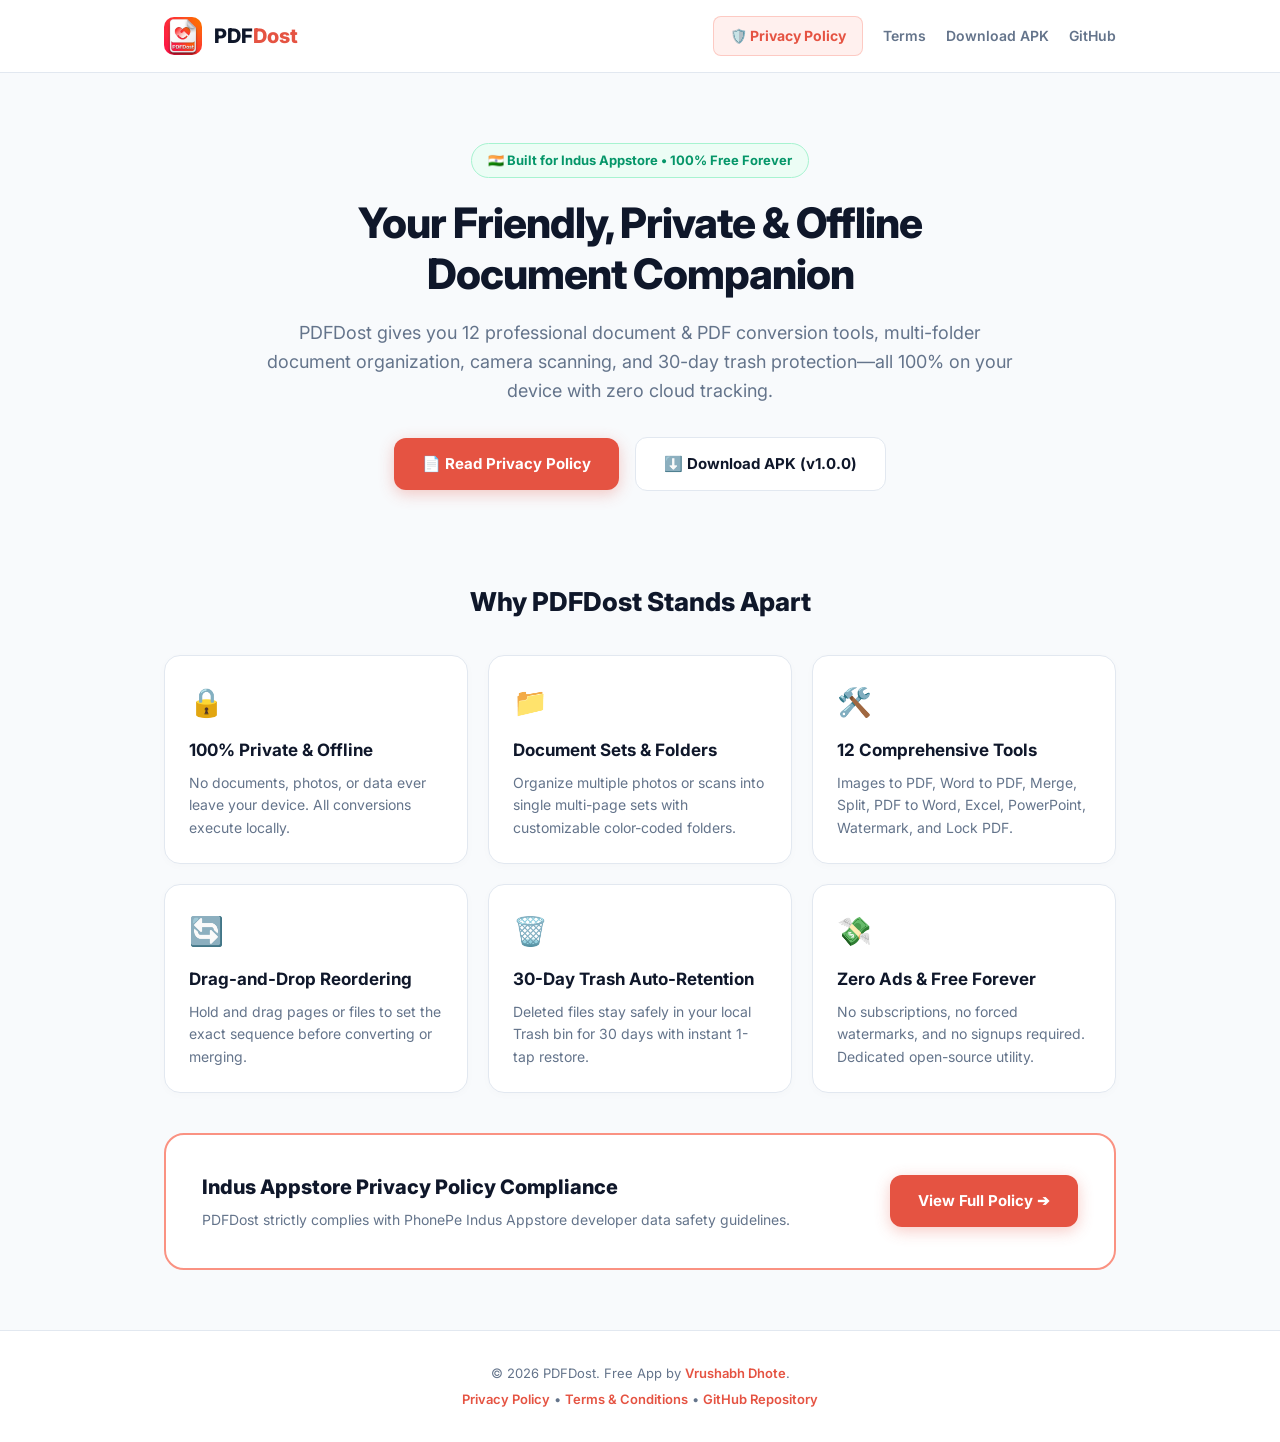
==== docs/index.html @ 37e20b6f "Add Indus Appstore compliant Privacy Policy site and GitHub Pages deployment" ====
<!DOCTYPE html>
<html lang="en">
<head>
  <meta charset="UTF-8">
  <meta name="viewport" content="width=device-width, initial-scale=1.0">
  <title>PDFDost - 100% Free & Privacy-First Document & PDF Utility</title>
  <meta name="description" content="PDFDost is a modern, 100% offline, privacy-first Android PDF utility and document scanner app by Vrushabh Dhote. Available on Indus Appstore.">
  <link rel="icon" type="image/png" href="../PDFDost-icon.png">
  <link rel="preconnect" href="https://fonts.googleapis.com">
  <link rel="preconnect" href="https://fonts.gstatic.com" crossorigin>
  <link href="https://fonts.googleapis.com/css2?family=Inter:wght@400;500;600;700;800&display=swap" rel="stylesheet">
  <style>
    :root {
      --primary: #FA9282;
      --primary-dark: #E55342;
      --primary-light: #FFF0EE;
      --text-main: #0F172A;
      --text-muted: #64748B;
      --bg-body: #F8FAFC;
      --bg-card: #FFFFFF;
      --border-color: #E2E8F0;
    }

    * {
      box-sizing: border-box;
      margin: 0;
      padding: 0;
    }

    body {
      font-family: 'Inter', -apple-system, BlinkMacSystemFont, 'Segoe UI', Roboto, sans-serif;
      background-color: var(--bg-body);
      color: var(--text-main);
      line-height: 1.6;
    }

    /* Header */
    header {
      background: #FFFFFF;
      border-bottom: 1px solid var(--border-color);
      position: sticky;
      top: 0;
      z-index: 100;
    }

    .nav-container {
      max-width: 1000px;
      margin: 0 auto;
      padding: 16px 24px;
      display: flex;
      align-items: center;
      justify-content: space-between;
    }

    .brand {
      display: flex;
      align-items: center;
      gap: 12px;
      text-decoration: none;
      color: var(--text-main);
      font-weight: 800;
      font-size: 20px;
    }

    .brand img {
      width: 38px;
      height: 38px;
      border-radius: 10px;
    }

    .brand span.dost {
      color: var(--primary-dark);
    }

    .nav-links {
      display: flex;
      align-items: center;
      gap: 20px;
    }

    .nav-links a {
      text-decoration: none;
      color: var(--text-muted);
      font-weight: 600;
      font-size: 14px;
      transition: color 0.2s;
    }

    .nav-links a:hover {
      color: var(--primary-dark);
    }

    .btn-privacy {
      background: var(--primary-light);
      color: var(--primary-dark) !important;
      padding: 8px 16px;
      border-radius: 8px;
      border: 1px solid rgba(250, 146, 130, 0.4);
      font-weight: 700 !important;
    }

    /* Hero Section */
    .hero-section {
      text-align: center;
      padding: 70px 24px 50px 24px;
      max-width: 800px;
      margin: 0 auto;
    }

    .app-badge {
      display: inline-block;
      background: #ECFDF5;
      color: #059669;
      font-size: 13px;
      font-weight: 700;
      padding: 6px 16px;
      border-radius: 20px;
      border: 1px solid #A7F3D0;
      margin-bottom: 20px;
    }

    .hero-section h1 {
      font-size: 42px;
      font-weight: 800;
      letter-spacing: -1px;
      line-height: 1.2;
      margin-bottom: 20px;
    }

    .hero-section p {
      font-size: 18px;
      color: var(--text-muted);
      margin-bottom: 32px;
      line-height: 1.6;
    }

    .cta-group {
      display: flex;
      align-items: center;
      justify-content: center;
      gap: 16px;
      flex-wrap: wrap;
    }

    .btn-primary {
      background: var(--primary-dark);
      color: #FFFFFF;
      text-decoration: none;
      font-weight: 700;
      padding: 14px 28px;
      border-radius: 12px;
      font-size: 15px;
      box-shadow: 0 4px 15px rgba(229, 83, 66, 0.3);
      transition: all 0.2s ease;
    }

    .btn-primary:hover {
      background: #D43E2E;
      transform: translateY(-1px);
    }

    .btn-secondary {
      background: #FFFFFF;
      color: var(--text-main);
      text-decoration: none;
      font-weight: 700;
      padding: 14px 28px;
      border-radius: 12px;
      font-size: 15px;
      border: 1px solid var(--border-color);
      transition: all 0.2s ease;
    }

    .btn-secondary:hover {
      border-color: #CBD5E1;
      background: #F1F5F9;
    }

    /* Grid Features */
    .features-section {
      max-width: 1000px;
      margin: 40px auto;
      padding: 0 24px;
    }

    .section-title {
      text-align: center;
      font-size: 26px;
      font-weight: 800;
      margin-bottom: 32px;
    }

    .grid {
      display: grid;
      grid-template-columns: repeat(auto-fit, minmax(280px, 1fr));
      gap: 20px;
    }

    .card {
      background: var(--bg-card);
      border: 1px solid var(--border-color);
      border-radius: 16px;
      padding: 24px;
      box-shadow: 0 2px 10px rgba(0, 0, 0, 0.02);
    }

    .card .icon {
      font-size: 28px;
      margin-bottom: 12px;
    }

    .card h3 {
      font-size: 17px;
      font-weight: 700;
      margin-bottom: 8px;
    }

    .card p {
      font-size: 14px;
      color: var(--text-muted);
    }

    /* Privacy Banner */
    .privacy-banner {
      max-width: 1000px;
      margin: 40px auto 60px auto;
      padding: 0 24px;
    }

    .banner-inner {
      background: #FFFFFF;
      border: 2px solid var(--primary);
      border-radius: 20px;
      padding: 36px;
      display: flex;
      align-items: center;
      justify-content: space-between;
      gap: 24px;
      flex-wrap: wrap;
    }

    .banner-text h3 {
      font-size: 20px;
      font-weight: 800;
      margin-bottom: 6px;
    }

    .banner-text p {
      color: var(--text-muted);
      font-size: 14px;
    }

    /* Footer */
    footer {
      border-top: 1px solid var(--border-color);
      background: #FFFFFF;
      padding: 32px 24px;
      text-align: center;
      font-size: 13px;
      color: var(--text-muted);
    }

    footer a {
      color: var(--primary-dark);
      text-decoration: none;
      font-weight: 600;
    }

    @media (max-width: 600px) {
      .hero-section h1 {
        font-size: 28px;
      }
      .nav-links {
        display: none;
      }
    }
  </style>
</head>
<body>

  <header>
    <div class="nav-container">
      <a href="index.html" class="brand">
        <img src="../PDFDost-icon.png" alt="PDFDost Icon">
        <div>PDF<span class="dost">Dost</span></div>
      </a>
      <div class="nav-links">
        <a href="privacy.html" class="btn-privacy">🛡️ Privacy Policy</a>
        <a href="terms.html">Terms</a>
        <a href="https://github.com/devvrushabh/PDFDost/releases/latest" target="_blank">Download APK</a>
        <a href="https://github.com/devvrushabh/PDFDost" target="_blank">GitHub</a>
      </div>
    </div>
  </header>

  <main>
    <div class="hero-section">
      <div class="app-badge">🇮🇳 Built for Indus Appstore • 100% Free Forever</div>
      <h1>Your Friendly, Private & Offline Document Companion</h1>
      <p>
        PDFDost gives you 12 professional document & PDF conversion tools, multi-folder document organization, camera scanning, and 30-day trash protection—all 100% on your device with zero cloud tracking.
      </p>

      <div class="cta-group">
        <a href="privacy.html" class="btn-primary">📄 Read Privacy Policy</a>
        <a href="https://github.com/devvrushabh/PDFDost/releases/download/v1.0.0/PDFDost-v1.0.0.apk" class="btn-secondary">⬇️ Download APK (v1.0.0)</a>
      </div>
    </div>

    <div class="features-section">
      <h2 class="section-title">Why PDFDost Stands Apart</h2>
      <div class="grid">
        <div class="card">
          <div class="icon">🔒</div>
          <h3>100% Private & Offline</h3>
          <p>No documents, photos, or data ever leave your device. All conversions execute locally.</p>
        </div>
        <div class="card">
          <div class="icon">📁</div>
          <h3>Document Sets & Folders</h3>
          <p>Organize multiple photos or scans into single multi-page sets with customizable color-coded folders.</p>
        </div>
        <div class="card">
          <div class="icon">🛠️</div>
          <h3>12 Comprehensive Tools</h3>
          <p>Images to PDF, Word to PDF, Merge, Split, PDF to Word, Excel, PowerPoint, Watermark, and Lock PDF.</p>
        </div>
        <div class="card">
          <div class="icon">🔄</div>
          <h3>Drag-and-Drop Reordering</h3>
          <p>Hold and drag pages or files to set the exact sequence before converting or merging.</p>
        </div>
        <div class="card">
          <div class="icon">🗑️</div>
          <h3>30-Day Trash Auto-Retention</h3>
          <p>Deleted files stay safely in your local Trash bin for 30 days with instant 1-tap restore.</p>
        </div>
        <div class="card">
          <div class="icon">💸</div>
          <h3>Zero Ads & Free Forever</h3>
          <p>No subscriptions, no forced watermarks, and no signups required. Dedicated open-source utility.</p>
        </div>
      </div>
    </div>

    <div class="privacy-banner">
      <div class="banner-inner">
        <div class="banner-text">
          <h3>Indus Appstore Privacy Policy Compliance</h3>
          <p>PDFDost strictly complies with PhonePe Indus Appstore developer data safety guidelines.</p>
        </div>
        <a href="privacy.html" class="btn-primary">View Full Policy ➔</a>
      </div>
    </div>
  </main>

  <footer>
    <p>© 2026 PDFDost. Free App by <a href="https://github.com/devvrushabh" target="_blank">Vrushabh Dhote</a>.</p>
    <p style="margin-top: 6px;">
      <a href="privacy.html">Privacy Policy</a> • 
      <a href="terms.html">Terms & Conditions</a> • 
      <a href="https://github.com/devvrushabh/PDFDost">GitHub Repository</a>
    </p>
  </footer>

</body>
</html>
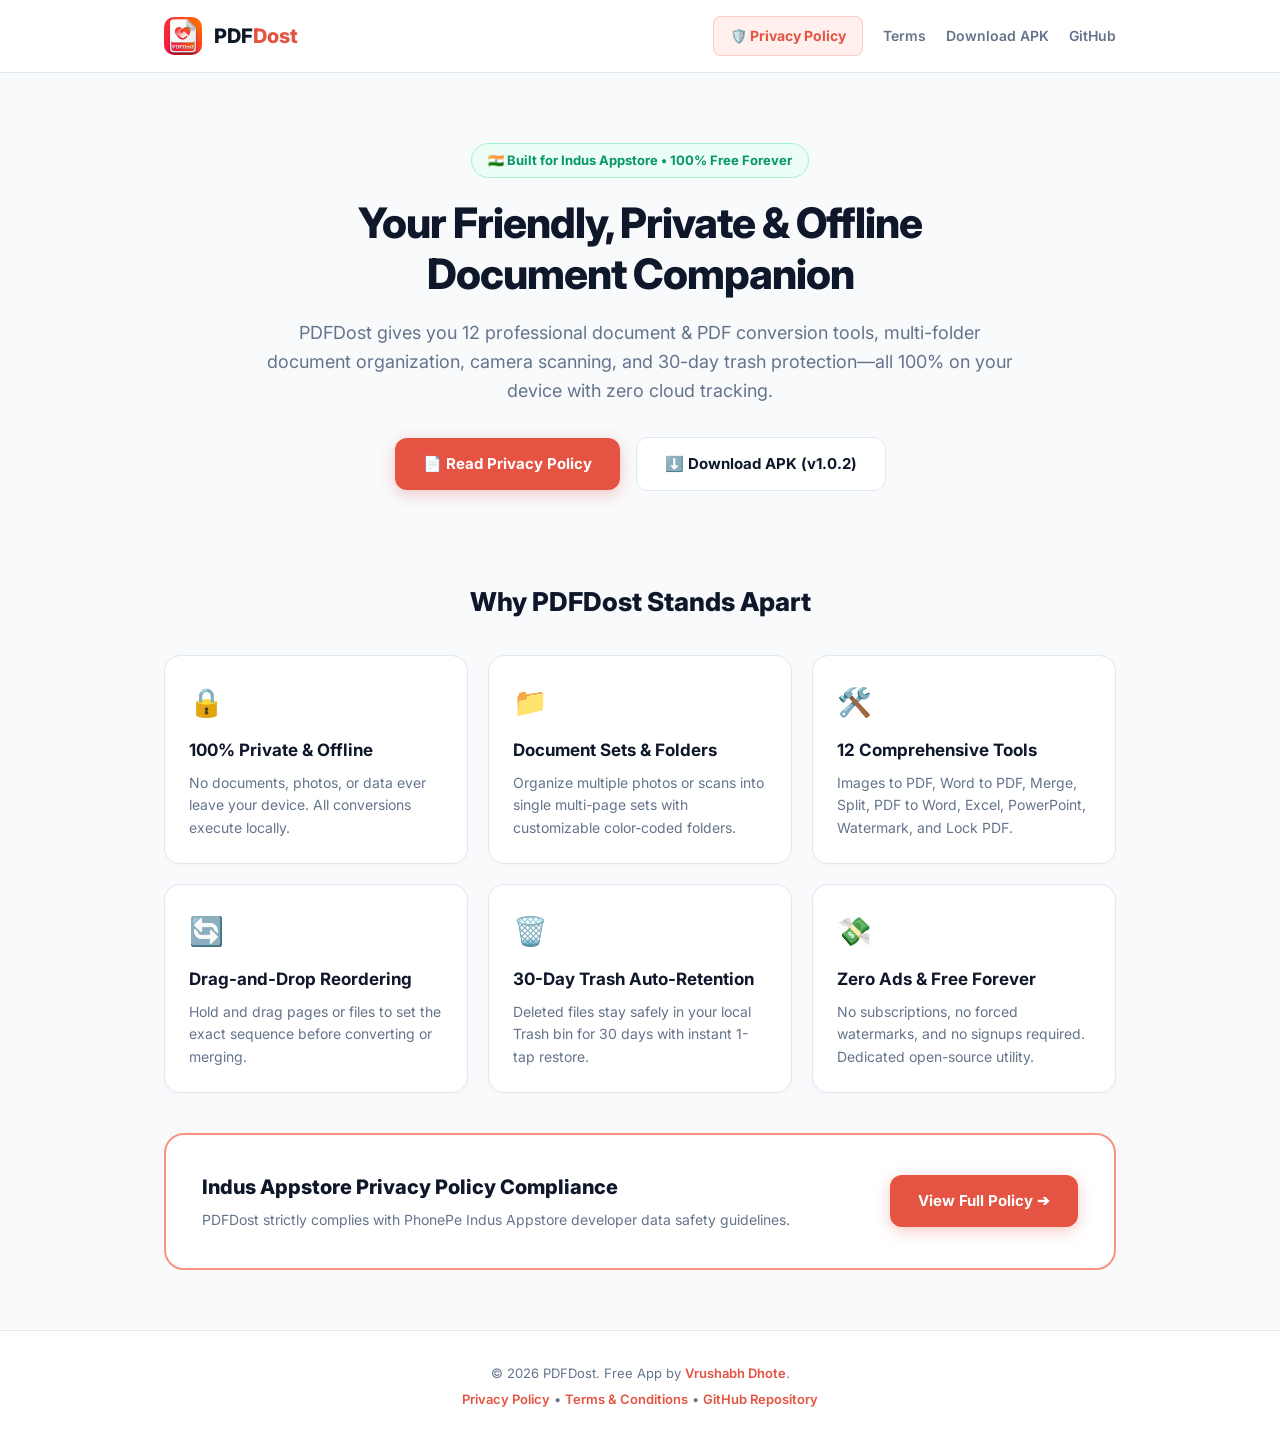
==== commit 481a1d33: "Bump version to 1.0.2 and fix build compilation issues" ====
--- a/docs/index.html
+++ b/docs/index.html
@@ -5,7 +5,7 @@
   <meta name="viewport" content="width=device-width, initial-scale=1.0">
   <title>PDFDost - 100% Free & Privacy-First Document & PDF Utility</title>
   <meta name="description" content="PDFDost is a modern, 100% offline, privacy-first Android PDF utility and document scanner app by Vrushabh Dhote. Available on Indus Appstore.">
-  <link rel="icon" type="image/png" href="../PDFDost-icon.png">
+  <link rel="icon" type="image/png" href="PDFDost-icon.png">
   <link rel="preconnect" href="https://fonts.googleapis.com">
   <link rel="preconnect" href="https://fonts.gstatic.com" crossorigin>
   <link href="https://fonts.googleapis.com/css2?family=Inter:wght@400;500;600;700;800&display=swap" rel="stylesheet">
@@ -281,7 +281,7 @@
   <header>
     <div class="nav-container">
       <a href="index.html" class="brand">
-        <img src="../PDFDost-icon.png" alt="PDFDost Icon">
+        <img src="PDFDost-icon.png" alt="PDFDost Icon">
         <div>PDF<span class="dost">Dost</span></div>
       </a>
       <div class="nav-links">
@@ -303,7 +303,7 @@
 
       <div class="cta-group">
         <a href="privacy.html" class="btn-primary">📄 Read Privacy Policy</a>
-        <a href="https://github.com/devvrushabh/PDFDost/releases/download/v1.0.0/PDFDost-v1.0.0.apk" class="btn-secondary">⬇️ Download APK (v1.0.0)</a>
+        <a href="https://github.com/devvrushabh/PDFDost/releases/download/v1.0.2/PDFDost-v1.0.2.apk" class="btn-secondary">⬇️ Download APK (v1.0.2)</a>
       </div>
     </div>
 
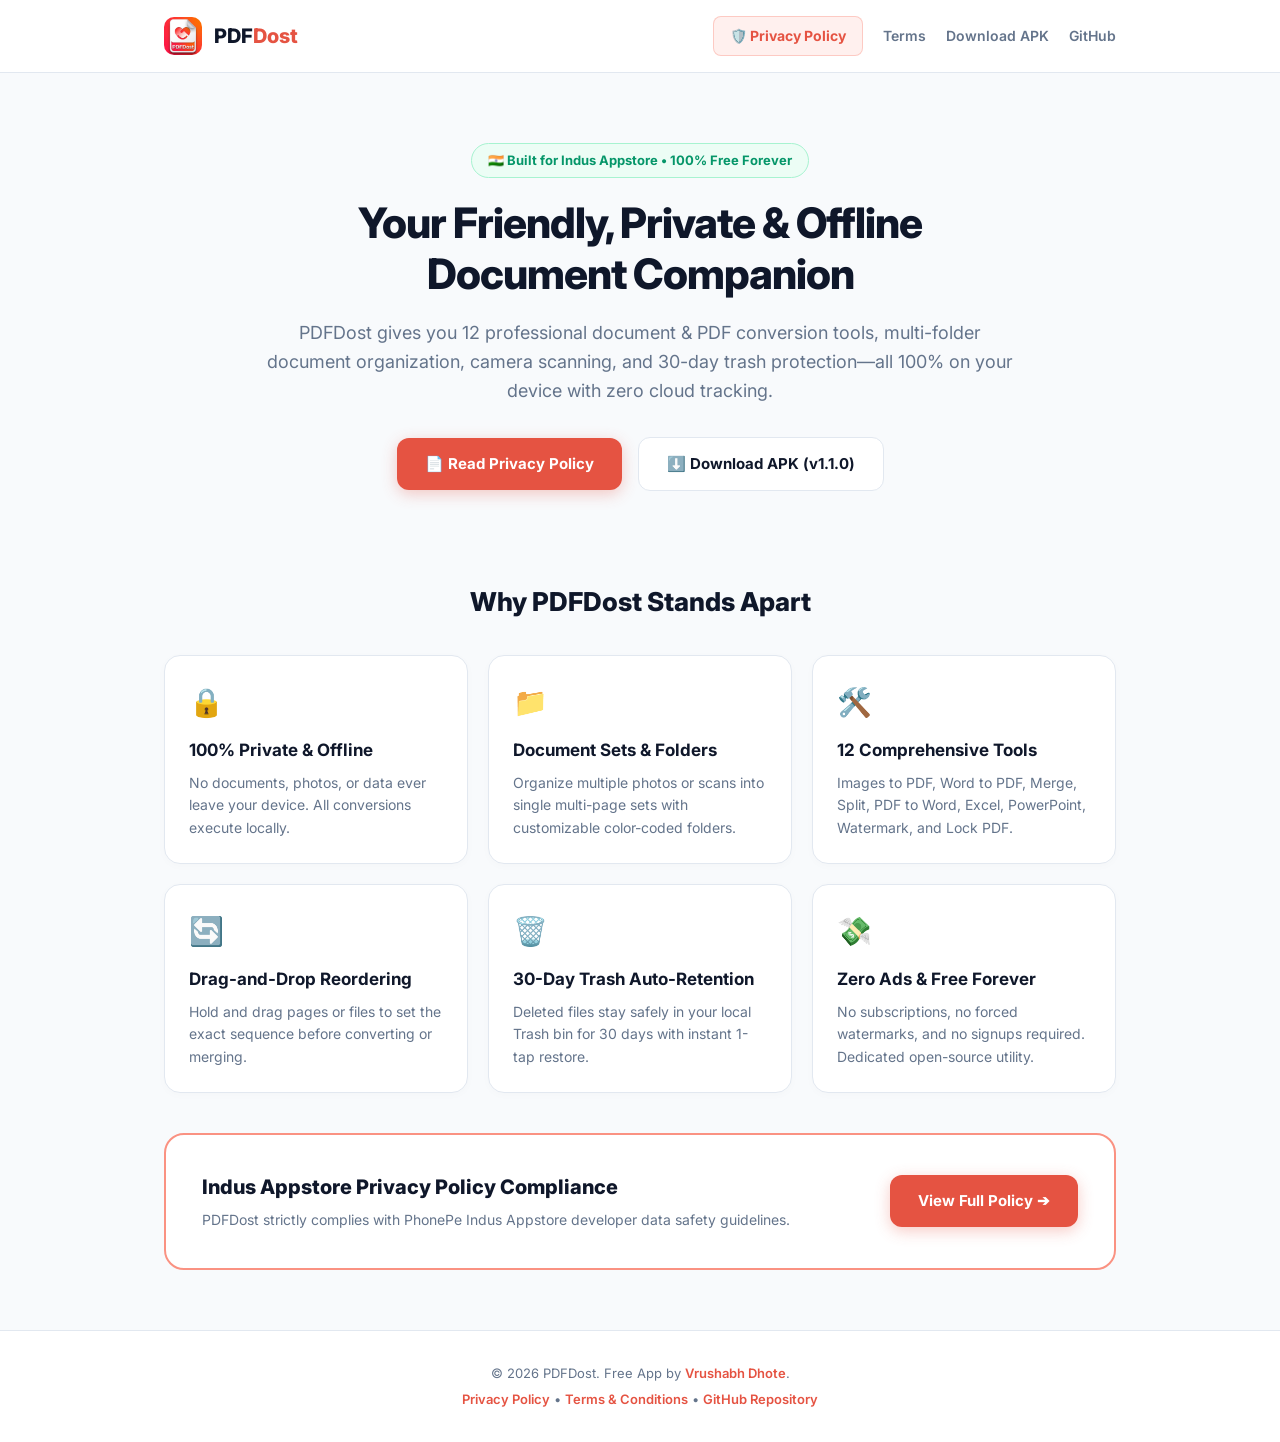
==== commit a1787ac1: "chore(release): bump version to 1.1.0 and update release workflow" ====
--- a/docs/index.html
+++ b/docs/index.html
@@ -303,7 +303,7 @@
 
       <div class="cta-group">
         <a href="privacy.html" class="btn-primary">📄 Read Privacy Policy</a>
-        <a href="https://github.com/devvrushabh/PDFDost/releases/download/v1.0.2/PDFDost-v1.0.2.apk" class="btn-secondary">⬇️ Download APK (v1.0.2)</a>
+        <a href="https://github.com/devvrushabh/PDFDost/releases/download/v1.1.0/PDFDost-v1.1.0.apk" class="btn-secondary">⬇️ Download APK (v1.1.0)</a>
       </div>
     </div>
 
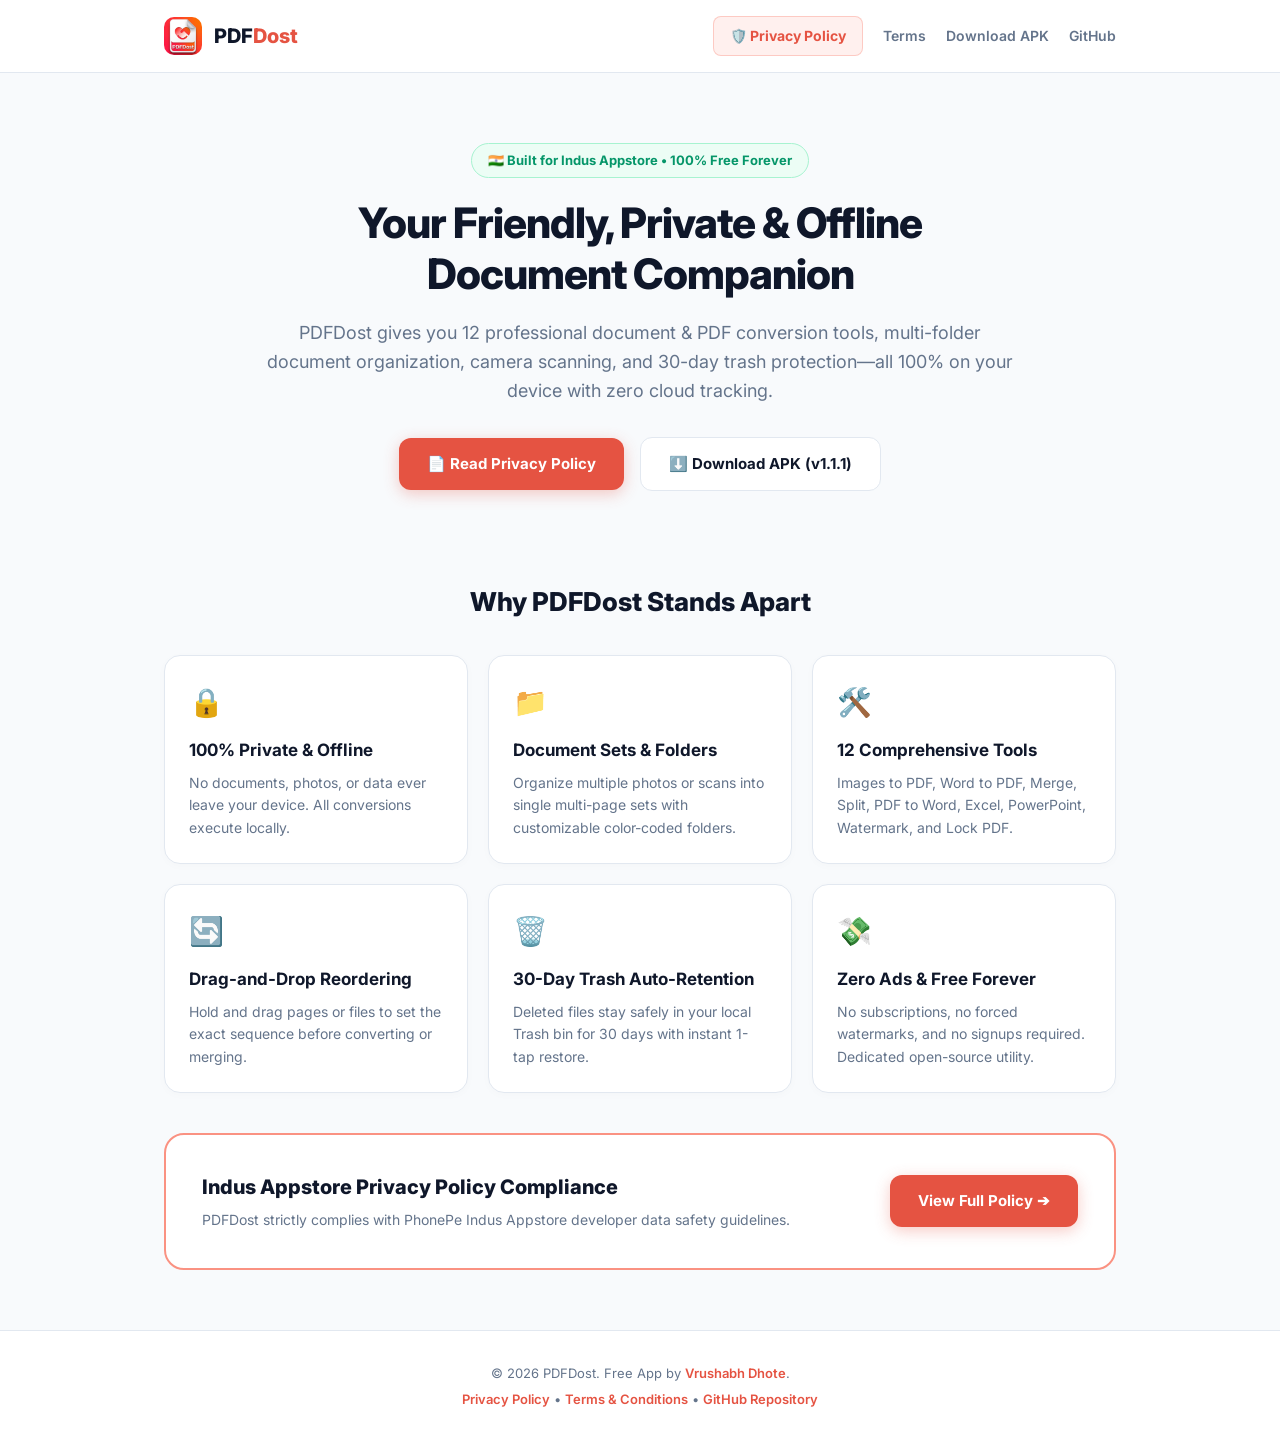
==== commit 61dabfa6: "chore(release): bump version to 1.1.1, fix gradle drive-mismatch, remove unwanted windows files and " ====
--- a/docs/index.html
+++ b/docs/index.html
@@ -303,7 +303,7 @@
 
       <div class="cta-group">
         <a href="privacy.html" class="btn-primary">📄 Read Privacy Policy</a>
-        <a href="https://github.com/devvrushabh/PDFDost/releases/download/v1.1.0/PDFDost-v1.1.0.apk" class="btn-secondary">⬇️ Download APK (v1.1.0)</a>
+        <a href="https://github.com/devvrushabh/PDFDost/releases/download/v1.1.1/PDFDost-v1.1.1.apk" class="btn-secondary">⬇️ Download APK (v1.1.1)</a>
       </div>
     </div>
 
